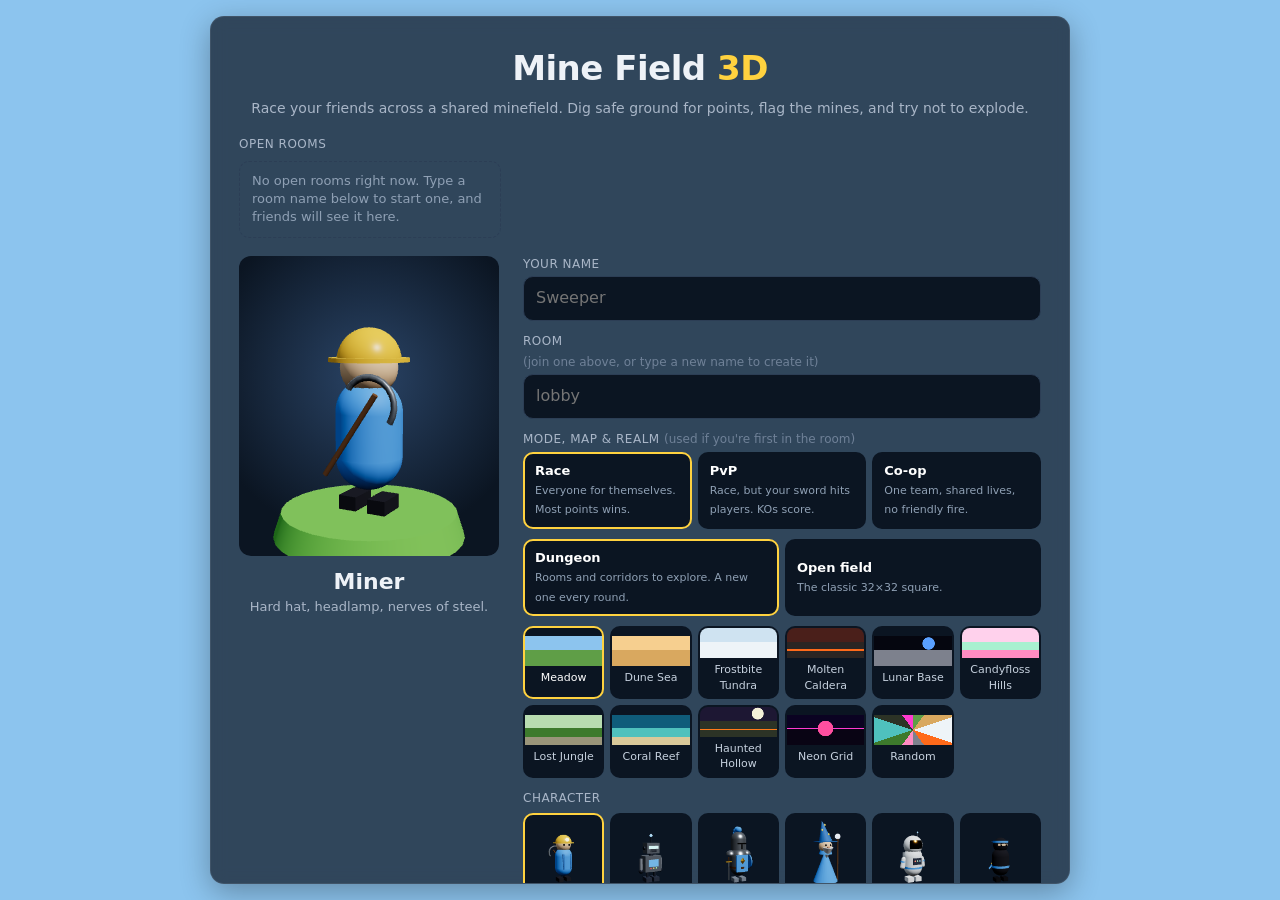
==== static/index.html @ 1229d38e "Vault and key, spike traps, daily dungeon, hats, spectating, quick chat, resume, tests Gameplay - Du" ====
<!doctype html>
<html lang="en">
<head>
<meta charset="utf-8">
<meta name="viewport" content="width=device-width, initial-scale=1, maximum-scale=1, user-scalable=no, viewport-fit=cover">
<meta name="mobile-web-app-capable" content="yes">
<meta name="apple-mobile-web-app-capable" content="yes">
<meta name="theme-color" content="#0d1b2a">
<title>Mine Field 3D</title>
<link rel="stylesheet" href="/static/style.css">
<script type="importmap">
{ "imports": { "three": "/static/vendor/three.module.js" } }
</script>
</head>
<body>
<div id="view"></div>

<div id="join" class="panel center wide">
  <h1>Mine Field <span>3D</span></h1>
  <p class="sub">Race your friends across a shared minefield. Dig safe ground for points, flag the mines, and try not to explode.</p>
  <div id="lobby" class="lobby">
    <div id="daily" class="daily">
      <div class="dHead">
        <div><span class="lbl">Daily dungeon</span> <span id="dailyDate" class="hint"></span>
          <div class="dSub">Today's map, mines and loot are the same for everyone. Race it, then try to top the board.</div></div>
        <button type="button" id="dailyBtn">Play today's dungeon</button>
      </div>
      <div class="dBoards">
        <div><div class="dT">Top scores</div><ol id="dailyScores"></ol></div>
        <div><div class="dT">Fastest clears</div><ol id="dailyTimes"></ol></div>
      </div>
    </div>
    <div class="lobbyHead"><span class="lbl">Open rooms</span><span id="lobbyCount" class="hint"></span></div>
    <div id="roomList" class="roomList"></div>
  </div>
  <div class="joinGrid">
    <div class="previewCol">
      <canvas id="preview" width="260" height="300"></canvas>
      <div id="charName" class="charName">Miner</div>
      <div id="charBlurb" class="blurb"></div>
    </div>
    <form id="joinForm">
      <label>Your name <input id="name" maxlength="16" autocomplete="off" placeholder="Sweeper"></label>
      <label id="roomField">Room <span class="hint">(join one above, or type a new name to create it)</span>
        <input id="room" maxlength="24" autocomplete="off" placeholder="lobby"></label>
      <div id="roomNote" class="roomNote" hidden></div>
      <div id="realmField">
        <div class="lbl">Mode, map &amp; realm <span class="hint">(used if you're first in the room)</span></div>
        <div id="modes" class="layouts modes">
          <button type="button" data-id="race"><b>Race</b><span>Everyone for themselves. Most points wins.</span></button>
          <button type="button" data-id="pvp"><b>PvP</b><span>Race, but your sword hits players. KOs score.</span></button>
          <button type="button" data-id="coop"><b>Co-op</b><span>One team, shared lives, no friendly fire.</span></button>
        </div>
        <div id="layouts" class="layouts">
          <button type="button" data-id="dungeon"><b>Dungeon</b><span>Rooms and corridors to explore. A new one every round.</span></button>
          <button type="button" data-id="field"><b>Open field</b><span>The classic 32×32 square.</span></button>
        </div>
        <div id="realms" class="realms"></div>
      </div>
      <div class="lbl">Character</div>
      <div id="chars" class="chars"></div>
      <div class="lbl">Colour</div>
      <div id="colors" class="colors"></div>
      <div class="lbl">Hat <span class="hint">(play to unlock more)</span></div>
      <div id="hats" class="hats"></div>
      <div id="myStats" class="myStats"></div>
      <button type="submit" id="joinBtn" class="primary">Enter the field</button>
      <button type="button" id="cancelBtn" class="secondary" hidden>Cancel</button>
    </form>
  </div>
  <div class="rules" id="rules">
    <div><b>+1</b> per safe tile revealed</div>
    <div><b>+3</b> per correct flag (scored at round end)</div>
    <div><b>−3</b> if someone digs up your wrong flag</div>
    <div><b>−10</b> and a 3 s stun when you hit a mine</div>
    <div class="items">You have <b>100 HP</b>. Mines take 35, blasts 25, shockwaves 10. At 0 you're knocked out (−15) and respawn after 5 s.
      Eat <span style="--c:#ff4d4d">Apples</span> (+25) and <span style="--c:#ff6fb5">Health potions</span> (+60) to heal.</div>
    <div class="items"><b>Bosses</b> roam dungeons: an <span style="--c:#a3e635">Ogre</span>, a fast <span style="--c:#c77dff">Wraith</span> or a tough <span style="--c:#ff9f43">Golem</span>.
      Step out of the red circle when one winds up. Hit back with <b>R</b> (Attack) and power-ups. The killer gets +40, every helper gets points, and it drops loot.</div>
    <div class="items">Dungeons hide a <span style="--c:#ffc233">Vault</span> behind a locked door. Dig up the <span style="--c:#ffc233">Key</span>
      and carry it to the door to open it (+15) and claim the <span style="--c:#ffc233">Treasure chest</span> inside (+30).
      Watch out for <span style="--c:#c0c8d4">Spike traps</span>: once dug up they stab up and down (15 damage).</div>
    <div class="items">Dig up power-ups and walk over them to grab them. Use a held one with <b>G</b>:
      <span style="--c:#c77dff">Scatter bomb</span> (re-buries a 5×5 area with new mines),
      <span style="--c:#3ee6d6">Freeze ray</span> (freezes a rival for 4 s),
      <span style="--c:#ff6fb5">Shockwave</span> (stuns everyone near you),
      <span style="--c:#a3e635">Blink</span> (teleport up to 8 tiles).
      Instant: <span style="--c:#4fa3ff">Shield</span> (soaks one hit),
      <span style="--c:#ffd23f">Gold rush</span> (double points for 12 s),
      <span style="--c:#4fd67a">Radar</span> (shows nearby mines),
      <span style="--c:#ff9f43">Boots</span> (speed boost)</div>
  </div>
  <p id="joinError" class="err" hidden></p>
</div>

<div id="hud" hidden>
  <div id="stats" class="panel">
    <div class="room">Room <b id="roomName"></b> · <b id="realmName"></b></div>
    <div class="hp" title="Health"><i id="hpFill"></i><span id="hpText">100 / 100</span></div>
    <div id="modeRow" class="modeRow"><span id="modeChip" class="chip"></span><span id="teamInfo"></span></div>
    <div class="stat"><span class="icon mine"></span><b id="minesLeft">0</b> mines left</div>
    <div class="stat"><span class="icon safe"></span><b id="safeLeft">0</b> safe tiles left</div>
    <button id="lookBtn" class="secondary small" type="button">Change character</button>
  </div>
  <div id="board" class="panel"><div class="title">Scores</div><ol id="scores"></ol></div>
  <div id="mapPanel" class="panel"><canvas id="minimap" width="192" height="192"></canvas></div>
  <div id="help" class="panel">
    <b>WASD</b> move · <b>Shift</b> sprint · <b>Space</b> jump · <b>Q/E</b> or <b>middle-drag</b> rotate · <b>Wheel</b> zoom<br>
    <b>Left-click</b> dig · <b>Right-click</b>/<b>F</b> flag · click a satisfied number to clear around it · <b>G</b> use held power-up · <b>R</b> attack<br>
    <b>1</b>–<b>6</b> quick chat · <b>V</b> ping the tile under the cursor
  </div>
  <div id="quick" class="panel quick" hidden></div>
  <div id="specBar" class="panel specBar" hidden>
    <button type="button" id="specPrev" class="secondary small" aria-label="Previous player">◀</button>
    <div><span class="lbl">Watching</span> <b id="specName"></b><div class="hint" id="specHint">← → or Tab to switch players</div></div>
    <button type="button" id="specNext" class="secondary small" aria-label="Next player">▶</button>
    <button type="button" id="specLeave" class="secondary small">Leave</button>
  </div>
  <div id="reconnect" class="panel reconnect" hidden>Connection lost. Reconnecting…</div>
  <div id="inventory" class="panel" hidden>
    <div id="invHeld" class="inv" hidden><span id="invHeldDot" class="dot" style="--c:#c77dff"></span><b id="invHeldName">Scatter bomb</b> · <span id="invHeldHint"></span></div>
    <div id="invGold" class="inv" hidden><span class="dot" style="--c:#ffd23f"></span><b>Gold rush ×2</b> <span id="goldLeft"></span>s</div>
    <div id="invShield" class="inv" hidden><span class="dot" style="--c:#4fa3ff"></span><b>Shield</b> up</div>
    <div id="invBoots" class="inv" hidden><span class="dot" style="--c:#ff9f43"></span><b>Boots</b> <span id="bootsLeft"></span>s</div>
    <div id="invKey" class="inv" hidden><span class="dot" style="--c:#ffc233"></span><b>Vault key</b> · walk to the locked door (gold on the map)</div>
    <div id="invRadar" class="inv" hidden><span class="dot" style="--c:#4fd67a"></span><b>Radar</b> <span id="radarLeft"></span>s</div>
  </div>
  <div id="feed"></div>
  <div id="stun" hidden>STUNNED</div>
  <!-- touch controls (shown on phones and tablets, or with ?touch=1) -->
  <div id="touch" hidden>
    <div id="stick"><div id="knob"></div></div>
    <div id="tbtns">
      <button type="button" id="tDig" class="tb dig"><b>⛏</b><span>Dig</span></button>
      <button type="button" id="tFlag" class="tb"><b>⚑</b><span>Flag</span></button>
      <button type="button" id="tAttack" class="tb atk"><b>⚔</b><span>Attack</span></button>
      <button type="button" id="tUse" class="tb sm"><b>★</b><span>Use</span></button>
      <button type="button" id="tJump" class="tb sm"><b>⤒</b><span>Jump</span></button>
      <button type="button" id="tChat" class="tb sm"><b>💬</b><span>Chat</span></button>
    </div>
    <div id="touchHint" class="panel">Walk with the stick, then press <b>⛏ Dig</b> to dig the tile marked in yellow (hold to keep digging) · <b>⚑</b> flags it · or tap any tile next to you · drag to turn, pinch to zoom</div>
  </div>
</div>

<div id="results" class="panel center" hidden>
  <h2 id="resultsTitle">Field cleared!</h2>
  <p class="sub" id="resultsSub"></p>
  <ol id="resultsList"></ol>
  <p class="sub">Next round in <b id="nextIn">0</b>s</p>
</div>

<script type="module" src="/static/game.js"></script>
</body>
</html>
---- static/style.css ----
* { box-sizing: border-box; }
html, body { margin: 0; height: 100%; overflow: hidden; background: #0d1b2a;
  font: 14px/1.4 system-ui, -apple-system, "Segoe UI", Roboto, sans-serif; color: #eef2f7; }
#view { position: fixed; inset: 0; }
#view canvas { display: block; }
[hidden] { display: none !important; }

.panel { position: fixed; background: rgba(13, 22, 35, .72); backdrop-filter: blur(8px);
  border: 1px solid rgba(255,255,255,.08); border-radius: 14px; padding: 12px 16px;
  box-shadow: 0 8px 30px rgba(0,0,0,.3); }
.center { left: 50%; top: 50%; transform: translate(-50%, -50%); width: min(440px, calc(100vw - 32px)); padding: 28px; text-align: center; }

h1 { margin: 0 0 6px; font-size: 34px; letter-spacing: -.5px; }
h1 span { color: #ffd23f; }
h2 { margin: 0 0 4px; font-size: 26px; }
.sub { color: #a9b6c7; margin: 0 0 18px; }
form { display: grid; gap: 12px; text-align: left; }
label { display: grid; gap: 4px; font-size: 12px; color: #a9b6c7; text-transform: uppercase; letter-spacing: .5px; }
input { font: inherit; font-size: 16px; padding: 10px 12px; border-radius: 10px; border: 1px solid #2c3e55;
  background: #0b1522; color: #fff; outline: none; }
input:focus { border-color: #ffd23f; }
button { font: inherit; cursor: pointer; }
button.primary { font-size: 16px; font-weight: 700; padding: 12px; border: 0; border-radius: 10px;
  background: #ffd23f; color: #1a1400; margin-top: 4px; }
button.primary:hover { filter: brightness(1.08); }
button.secondary { font-size: 14px; padding: 9px; border: 1px solid #2c3e55; border-radius: 10px;
  background: transparent; color: #c6d1de; }
button.secondary:hover { border-color: #ffd23f; color: #fff; }
button.small { font-size: 12px; padding: 5px 8px; margin-top: 6px; }
.rules { margin-top: 18px; display: grid; grid-template-columns: 1fr 1fr; gap: 4px 16px; font-size: 13px; color: #c6d1de; text-align: left; }

.wide { width: min(860px, calc(100vw - 32px)); max-height: calc(100vh - 32px); overflow-y: auto; }
.joinGrid { display: grid; grid-template-columns: 260px 1fr; gap: 24px; align-items: start; text-align: left; }
.previewCol { text-align: center; }
#preview { width: 260px; height: 300px; border-radius: 12px;
  background: radial-gradient(circle at 50% 40%, #2a4466, #0b1522 75%); }
.charName { font-size: 22px; font-weight: 800; margin-top: 6px; }
.blurb { color: #a9b6c7; font-size: 13px; min-height: 2.8em; }
.lbl { font-size: 12px; color: #a9b6c7; text-transform: uppercase; letter-spacing: .5px; margin-bottom: -6px; }
.chars { display: grid; grid-template-columns: repeat(6, 1fr); gap: 6px; }
.chars button { padding: 2px; border: 2px solid transparent; border-radius: 10px; background: #0b1522; color: #c6d1de; font-size: 11px; }
.chars button img { display: block; width: 100%; aspect-ratio: 1; border-radius: 7px; }
.chars button:hover { border-color: #2c3e55; }
.chars button.sel { border-color: #ffd23f; color: #fff; }
.colors { display: flex; flex-wrap: wrap; gap: 8px; }
.colors button { width: 28px; height: 28px; border-radius: 50%; border: 3px solid transparent; padding: 0;
  box-shadow: inset 0 0 0 2px rgba(0,0,0,.25); }
.colors button.sel { border-color: #fff; }
.colors button:disabled { opacity: .2; cursor: not-allowed; }
@media (max-width: 720px) {
  .joinGrid { grid-template-columns: 1fr; }
  #preview { width: 200px; height: 230px; }
  .chars { grid-template-columns: repeat(4, 1fr); }
  .rules { grid-template-columns: 1fr; }
}
.rules b { display: inline-block; width: 36px; color: #ffd23f; }
.rules .items { grid-column: 1 / -1; margin-top: 6px; color: #a9b6c7; }
.rules .items b { width: auto; }
.rules .items span, .inv .dot { color: #fff; font-weight: 600; }
.rules .items span::before { content: ""; display: inline-block; width: 8px; height: 8px; border-radius: 50%;
  background: var(--c); margin: 0 5px 1px 2px; }
.hint { text-transform: none; letter-spacing: 0; color: #6f8197; }
.realms { display: grid; grid-template-columns: repeat(6, 1fr); gap: 6px; margin-top: 10px; }
.realms button { padding: 0 0 4px; border: 2px solid transparent; border-radius: 10px; background: #0b1522;
  color: #c6d1de; font-size: 11px; overflow: hidden; }
.realms button i { display: block; height: 30px; margin-bottom: 4px; }
.realms button:hover { border-color: #2c3e55; }
.realms button.sel { border-color: #ffd23f; color: #fff; }

#inventory { left: 50%; bottom: 74px; transform: translateX(-50%); display: flex; gap: 16px; padding: 8px 14px; font-size: 13px; }
.inv { display: flex; align-items: center; gap: 6px; white-space: nowrap; font-variant-numeric: tabular-nums; }
.inv .dot { width: 10px; height: 10px; border-radius: 50%; background: var(--c); box-shadow: 0 0 8px var(--c); }
.err { color: #ff8080; margin: 12px 0 0; }

#stats { left: 16px; top: 16px; display: grid; gap: 4px; min-width: 190px; }
#stats .room { color: #a9b6c7; font-size: 12px; text-transform: uppercase; letter-spacing: .5px; }
#stats .room b { color: #fff; text-transform: none; }
.stat b { font-size: 18px; margin-right: 4px; font-variant-numeric: tabular-nums; }
.icon { display: inline-block; width: 10px; height: 10px; border-radius: 50%; margin-right: 8px; vertical-align: 1px; }
.icon.mine { background: #ff5d5d; } .icon.safe { background: #4fd67a; }

#board { right: 16px; top: 16px; min-width: 200px; max-width: 46vw; }
#board .title { font-size: 12px; color: #a9b6c7; text-transform: uppercase; letter-spacing: .5px; margin-bottom: 6px; }
ol { list-style: none; margin: 0; padding: 0; display: grid; gap: 4px; }
ol li { display: flex; align-items: center; gap: 8px; }
ol li .sw { width: 12px; height: 12px; border-radius: 4px; flex: none; }
ol li .nm { flex: 1; overflow: hidden; text-overflow: ellipsis; white-space: nowrap; }
ol li .sc { font-weight: 700; font-variant-numeric: tabular-nums; }
ol li.me .nm { font-weight: 700; }
ol li .bot { font-size: 9px; font-weight: 800; color: #a9b6c7; border: 1px solid #3a4b61; border-radius: 4px; padding: 0 4px; }
ol li.me .nm::after { content: " (you)"; color: #a9b6c7; font-weight: 400; }

#help { left: 50%; bottom: 16px; transform: translateX(-50%); font-size: 12px; color: #c6d1de; text-align: center;
  width: max-content; max-width: calc(100vw - 32px); }
#help b { color: #fff; }

#feed { position: fixed; left: 16px; bottom: 80px; display: flex; flex-direction: column; gap: 6px; pointer-events: none; }
#feed div { background: rgba(13,22,35,.72); padding: 6px 12px; border-radius: 10px; font-size: 13px;
  animation: feedIn .25s ease-out, feedOut .6s ease-in 4.4s forwards; }
@keyframes feedIn { from { opacity: 0; transform: translateX(-12px); } }
@keyframes feedOut { to { opacity: 0; } }

#stun { position: fixed; left: 50%; top: 30%; transform: translate(-50%, -50%); font-size: 44px; font-weight: 900;
  color: #ff5d5d; text-shadow: 0 4px 20px rgba(0,0,0,.6); letter-spacing: 4px; animation: pulse .5s infinite alternate; pointer-events: none; }
#stun.frozen { color: #9ff8ff; }
#stun.ko { font-size: 34px; color: #ffb0b0; }
.hp { position: relative; height: 18px; border-radius: 9px; background: rgba(0,0,0,.4); overflow: hidden; margin: 2px 0; }
.hp i { position: absolute; inset: 0 auto 0 0; width: 100%; border-radius: 9px; background: #4fd67a; transition: width .25s, background .25s; }
.hp span { position: relative; display: block; text-align: center; font-size: 11px; font-weight: 800; line-height: 18px;
  text-shadow: 0 1px 2px rgba(0,0,0,.7); font-variant-numeric: tabular-nums; }
#mapPanel { right: 16px; bottom: 16px; padding: 8px; }
#minimap { display: block; width: 192px; height: 192px; border-radius: 8px; image-rendering: pixelated; }
/* lobby: open rooms on the join screen */
.lobby { text-align: left; margin: 0 0 18px; }
.lobbyHead { display: flex; align-items: baseline; gap: 8px; margin-bottom: 8px; }
.lobbyHead .lbl { margin: 0; }
.roomList { display: grid; grid-template-columns: repeat(auto-fill, minmax(250px, 1fr)); gap: 8px; max-height: 236px; overflow-y: auto; }
.roomList .empty { color: #8fa0b4; font-size: 13px; padding: 10px 12px; border: 1px dashed #2c3e55; border-radius: 10px; }
.roomCard { display: grid; gap: 6px; padding: 10px 12px; border-radius: 10px; background: #0b1522; border: 1px solid #1f2f44; }
.roomCard.full { opacity: .55; }
.roomCard .top { display: flex; align-items: center; gap: 8px; }
.roomCard .nm { font-weight: 800; font-size: 15px; flex: 1; overflow: hidden; text-overflow: ellipsis; white-space: nowrap; }
.roomCard .cnt { font-size: 12px; color: #c6d1de; font-variant-numeric: tabular-nums; white-space: nowrap; }
.roomCard .chips { display: flex; flex-wrap: wrap; gap: 4px; }
.roomCard .chips span { font-size: 10px; font-weight: 700; letter-spacing: .3px; padding: 1px 6px; border-radius: 5px; background: #1c2a3d; color: #c6d1de; }
.roomCard .chips .pvp { background: #b8322f; color: #fff; } .roomCard .chips .coop { background: #1f8a5a; color: #fff; }
.roomCard .chips .boss { background: #5a1a1a; color: #ffb0b0; }
.roomCard .who { display: flex; flex-wrap: wrap; gap: 4px 10px; font-size: 12px; color: #a9b6c7; min-height: 16px; }
.roomCard .who i { display: inline-block; width: 8px; height: 8px; border-radius: 50%; margin-right: 4px; }
.roomCard .prog { height: 5px; border-radius: 3px; background: #1c2a3d; overflow: hidden; }
.roomCard .prog b { display: block; height: 100%; background: #4fd67a; border-radius: 3px; }
.roomCard .foot { display: flex; align-items: center; gap: 8px; font-size: 11px; color: #8fa0b4; }
.roomCard .foot span { flex: 1; }
.roomCard button { font-size: 13px; font-weight: 700; padding: 6px 14px; border-radius: 8px; border: 0; background: #ffd23f; color: #1a1400; }
.roomCard button:disabled { background: #2c3e55; color: #8fa0b4; cursor: not-allowed; }
.roomNote { font-size: 12px; color: #ffd23f; margin-top: -6px; }
#realmField.dim { opacity: .4; }
.layouts { display: grid; grid-template-columns: 1fr 1fr; gap: 6px; margin-top: 10px; }
.layouts.modes { grid-template-columns: 1fr 1fr 1fr; }
.modeRow { display: flex; align-items: center; gap: 8px; font-size: 12px; color: #c6d1de; font-variant-numeric: tabular-nums; }
.chip { font-size: 10px; font-weight: 800; letter-spacing: .5px; padding: 1px 6px; border-radius: 5px; background: #2c3e55; color: #fff; }
.chip.pvp { background: #b8322f; } .chip.coop { background: #1f8a5a; }
.hearts { color: #ff6b8a; letter-spacing: 1px; }
.layouts button { text-align: left; padding: 8px 10px; border: 2px solid transparent; border-radius: 10px; background: #0b1522; color: #c6d1de; }
.layouts button b { display: block; font-size: 13px; color: #fff; }
.layouts button span { font-size: 11px; color: #8fa0b4; }
.layouts button:hover { border-color: #2c3e55; }
.layouts button.sel { border-color: #ffd23f; }
/* ---------------------------------------------------------------- touch / mobile */
body.touch { touch-action: none; -webkit-user-select: none; user-select: none; -webkit-tap-highlight-color: transparent; }
body.touch #view canvas { touch-action: none; }
body.touch #help { display: none; }
body.touch #touch:not([hidden]) { display: block; }
#stick { position: fixed; left: calc(20px + env(safe-area-inset-left)); bottom: calc(20px + env(safe-area-inset-bottom));
  width: 136px; height: 136px; border-radius: 50%; background: rgba(13,22,35,.45); border: 2px solid rgba(255,255,255,.18);
  touch-action: none; }
#knob { position: absolute; left: 50%; top: 50%; width: 58px; height: 58px; margin: -29px 0 0 -29px; border-radius: 50%;
  background: rgba(255,255,255,.35); border: 2px solid rgba(255,255,255,.6); pointer-events: none; }
/* action buttons: a big Dig in the corner, Flag above it, Attack beside it, Use and Jump further out */
#tbtns { position: fixed; right: calc(14px + env(safe-area-inset-right)); bottom: calc(14px + env(safe-area-inset-bottom));
  width: 236px; height: 176px; touch-action: none; pointer-events: none; }
.tb { position: absolute; width: 62px; height: 62px; border-radius: 50%; border: 2px solid rgba(255,255,255,.25); background: rgba(13,22,35,.6);
  color: #fff; display: grid; place-items: center; align-content: center; padding: 0; touch-action: none; pointer-events: auto; }
.tb b { font-size: 24px; line-height: 1; }
.tb span { font-size: 9px; text-transform: uppercase; letter-spacing: .5px; color: #c6d1de; }
.tb.dig { right: 0; bottom: 0; width: 92px; height: 92px; background: rgba(255,210,63,.9); border-color: #fff3b0; }
.tb.dig b { font-size: 36px; } .tb.dig span { color: #1a1400; font-weight: 800; font-size: 11px; }
#tFlag { right: 14px; bottom: 104px; }
.tb.atk { right: 104px; bottom: 6px; background: rgba(214,58,58,.85); border-color: rgba(255,190,190,.8); }
.tb.sm { width: 52px; height: 52px; } .tb.sm b { font-size: 20px; }
#tUse { right: 96px; bottom: 84px; }
#tJump { right: 176px; bottom: 6px; }
.tb.on { background: rgba(255,210,63,.6); border-color: #ffd23f; }
.tb.held { border-color: var(--held, #ffd23f); box-shadow: 0 0 12px var(--held, #ffd23f); }
.tb:active { transform: scale(.94); }
#touchHint { left: 50%; transform: translateX(-50%); bottom: calc(196px + env(safe-area-inset-bottom)); font-size: 12px; padding: 6px 12px;
  text-align: center; max-width: calc(100vw - 32px); pointer-events: none; transition: opacity 1s; }
#touchHint.gone { opacity: 0; }
body.touch .panel { padding: 8px 10px; border-radius: 12px; }
body.touch #stats { left: calc(10px + env(safe-area-inset-left)); top: calc(10px + env(safe-area-inset-top)); min-width: 150px; font-size: 12px; gap: 2px; }
body.touch .stat b { font-size: 14px; }
body.touch #board { right: calc(10px + env(safe-area-inset-right)); top: calc(10px + env(safe-area-inset-top)); bottom: auto;
  min-width: 140px; max-height: 34vh; overflow-y: auto; font-size: 12px; }
body.touch #mapPanel { left: calc(10px + env(safe-area-inset-left)); right: auto; bottom: auto; top: 158px; padding: 5px; }
body.touch #minimap { width: 112px; height: 112px; }
body.touch #inventory { bottom: auto; top: calc(10px + env(safe-area-inset-top)); flex-wrap: wrap; justify-content: center; gap: 8px;
  max-width: calc(100vw - 340px); font-size: 11px; }
body.touch #feed { bottom: calc(176px + env(safe-area-inset-bottom)); left: 10px; }
body.touch #feed div { font-size: 12px; padding: 4px 9px; }
body.touch #stun { font-size: 30px; top: 26%; }
body.touch .center { padding: 18px; }
/* short landscape phones: minimap moves above the action buttons, scores get shorter */
@media (max-height: 520px) {
  body.touch #mapPanel { left: auto; right: calc(258px + env(safe-area-inset-right)); top: auto; bottom: calc(14px + env(safe-area-inset-bottom)); }
  body.touch #minimap { width: 96px; height: 96px; }
  body.touch #board { max-height: 24vh; }
  body.touch #stats .room { display: none; }
  body.touch #lookBtn { display: none; }
  body.touch #feed { bottom: calc(166px + env(safe-area-inset-bottom)); }
}
@media (max-width: 720px) {
  body.touch #inventory { top: auto; bottom: calc(196px + env(safe-area-inset-bottom)); max-width: calc(100vw - 20px); }
  body.touch #touchHint { bottom: calc(236px + env(safe-area-inset-bottom)); }
  body.touch #board { max-width: 44vw; }
  h1 { font-size: 26px; }
}
@keyframes pulse { to { opacity: .45; transform: translate(-50%, -50%) scale(1.06); } }

/* daily dungeon card on the join screen */
.daily { display: grid; gap: 8px; padding: 12px 14px; margin-bottom: 14px; border-radius: 12px;
  background: linear-gradient(135deg, rgba(255,194,51,.13), rgba(199,125,255,.10)); border: 1px solid rgba(255,210,63,.35); }
.daily .dHead { display: flex; align-items: center; gap: 12px; }
.daily .dHead > div { flex: 1; }
.daily .lbl { margin: 0; color: #ffd23f; }
.daily .dSub { font-size: 12px; color: #c6d1de; margin-top: 2px; }
.daily button { font-size: 13px; font-weight: 800; padding: 8px 14px; border-radius: 9px; border: 0; background: #ffd23f; color: #1a1400; white-space: nowrap; }
.daily .dBoards { display: grid; grid-template-columns: 1fr 1fr; gap: 12px; }
.daily .dT { font-size: 11px; color: #a9b6c7; text-transform: uppercase; letter-spacing: .5px; margin-bottom: 3px; }
.daily ol { font-size: 12px; gap: 2px; }
.daily ol li .sw { width: 9px; height: 9px; border-radius: 3px; }
.daily ol li .sc { color: #fff; }
.daily ol li.empty { color: #8fa0b4; }
.roomCard .chips .daily { background: #8a6a12; color: #fff3c4; }
.roomCard .btns { display: flex; gap: 6px; }
.roomCard button.watch { background: transparent; color: #c6d1de; border: 1px solid #2c3e55; }
.roomCard button.watch:hover { border-color: #ffd23f; color: #fff; }

/* hats */
.hats { display: flex; flex-wrap: wrap; gap: 6px; }
.hats button { display: grid; justify-items: center; gap: 2px; width: 64px; padding: 4px 2px; border: 2px solid transparent; border-radius: 10px;
  background: #0b1522; color: #c6d1de; font-size: 10px; }
.hats button img { width: 40px; height: 40px; }
.hats button .none { width: 40px; height: 40px; display: grid; place-items: center; font-size: 20px; color: #6f8197; }
.hats button.sel { border-color: #ffd23f; color: #fff; }
.hats button:disabled { cursor: not-allowed; opacity: .45; }
.hats button:disabled img { filter: grayscale(1) brightness(.5); }
.hats button .prog { font-size: 9px; color: #8fa0b4; }
.myStats { font-size: 12px; color: #a9b6c7; }
.myStats b { color: #fff; }

/* quick chat, spectating, reconnecting */
.quick { left: 50%; bottom: 74px; transform: translateX(-50%); display: flex; flex-wrap: wrap; justify-content: center; gap: 6px; padding: 8px; }
.quick button { font-size: 13px; padding: 6px 10px; border-radius: 8px; border: 1px solid #2c3e55; background: #0b1522; color: #fff; }
.quick button kbd { font: 700 10px system-ui; color: #ffd23f; margin-right: 4px; }
.quick button.ping { border-color: #ffd23f; }
.specBar { left: 50%; top: 16px; transform: translateX(-50%); display: flex; align-items: center; gap: 10px; padding: 8px 12px; }
.specBar .lbl { margin: 0; }
.specBar b { font-size: 16px; }
.specBar button.small { margin: 0; }
body.spectating #stats .hp, body.spectating #inventory, body.spectating #lookBtn, body.spectating #touch,
body.spectating #help, body.spectating #stun { display: none !important; }
.reconnect { left: 50%; top: 40%; transform: translate(-50%, -50%); font-size: 16px; font-weight: 700; color: #ffd23f; }
#tChat { right: 176px; bottom: 70px; }
@media (max-width: 720px) { .daily .dBoards { grid-template-columns: 1fr; } .daily .dHead { flex-wrap: wrap; } }

#results ol { margin: 0 0 16px; text-align: left; font-size: 16px; }
#results ol li { padding: 6px 10px; border-radius: 8px; background: rgba(255,255,255,.04); }
#results ol li .sw { width: 12px; height: 12px; border-radius: 4px; flex: none; }
#results ol li:first-child { background: rgba(255,210,63,.16); }
#results .bonus { color: #a9b6c7; font-size: 12px; }

@media (max-width: 640px) {
  #help { display: none; }
  #board { top: auto; bottom: 16px; }
}
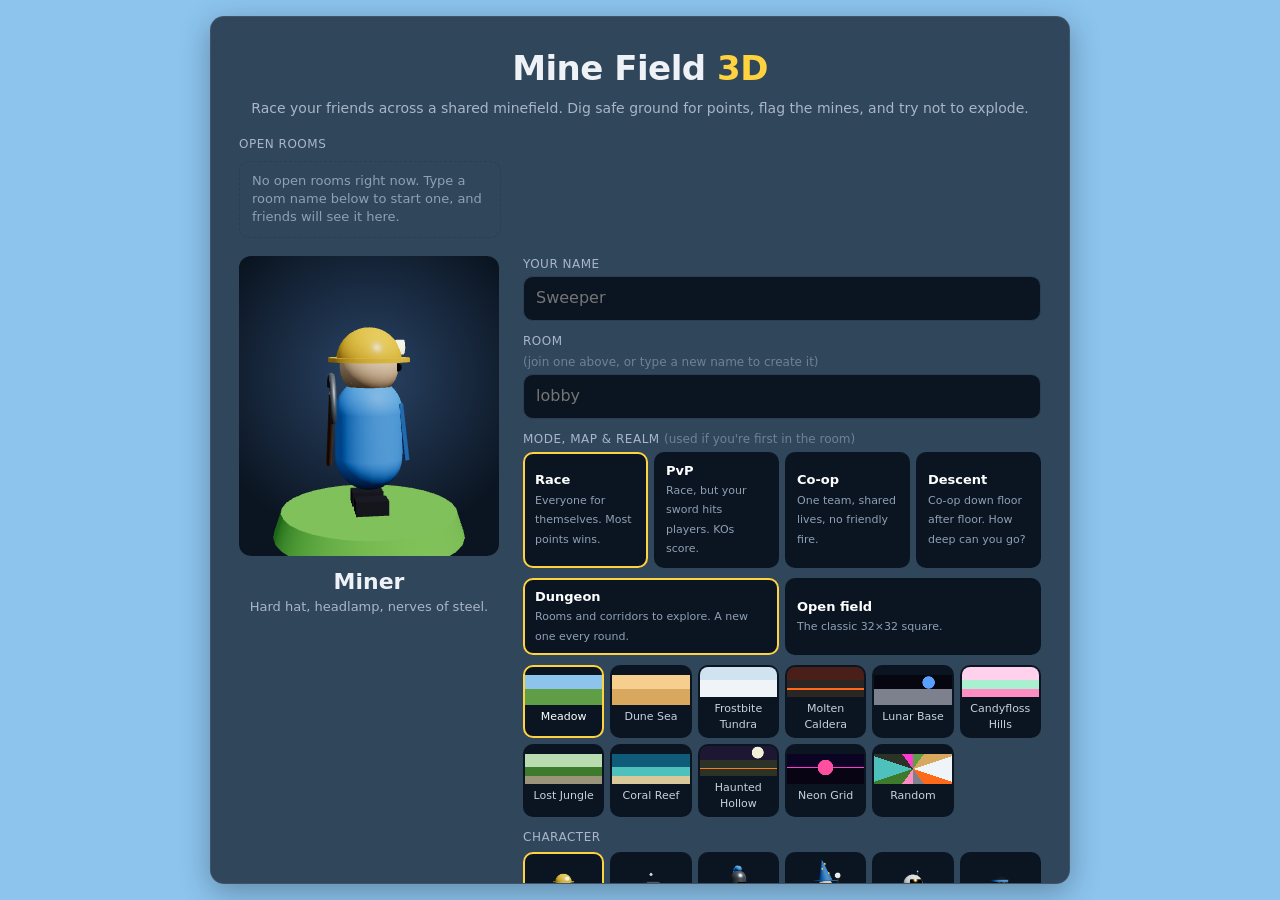
==== commit f8d387a0: "Add Descent mode: co-op down floor after floor - New mode "descent" with co-op rules (shared lives, " ====
--- a/static/index.html
+++ b/static/index.html
@@ -28,6 +28,7 @@
       <div class="dBoards">
         <div><div class="dT">Top scores</div><ol id="dailyScores"></ol></div>
         <div><div class="dT">Fastest clears</div><ol id="dailyTimes"></ol></div>
+        <div><div class="dT">Deepest descents</div><ol id="descents"></ol></div>
       </div>
     </div>
     <div class="lobbyHead"><span class="lbl">Open rooms</span><span id="lobbyCount" class="hint"></span></div>
@@ -50,6 +51,7 @@
           <button type="button" data-id="race"><b>Race</b><span>Everyone for themselves. Most points wins.</span></button>
           <button type="button" data-id="pvp"><b>PvP</b><span>Race, but your sword hits players. KOs score.</span></button>
           <button type="button" data-id="coop"><b>Co-op</b><span>One team, shared lives, no friendly fire.</span></button>
+          <button type="button" data-id="descent"><b>Descent</b><span>Co-op down floor after floor. How deep can you go?</span></button>
         </div>
         <div id="layouts" class="layouts">
           <button type="button" data-id="dungeon"><b>Dungeon</b><span>Rooms and corridors to explore. A new one every round.</span></button>
@@ -117,6 +119,8 @@
     <button type="button" id="specLeave" class="secondary small">Leave</button>
   </div>
   <div id="reconnect" class="panel reconnect" hidden>Connection lost. Reconnecting…</div>
+  <div id="fade"></div>
+  <div id="banner" class="banner" hidden><div id="bannerBig"></div><div id="bannerSmall"></div></div>
   <div id="inventory" class="panel" hidden>
     <div id="invHeld" class="inv" hidden><span id="invHeldDot" class="dot" style="--c:#c77dff"></span><b id="invHeldName">Scatter bomb</b> · <span id="invHeldHint"></span></div>
     <div id="invGold" class="inv" hidden><span class="dot" style="--c:#ffd23f"></span><b>Gold rush ×2</b> <span id="goldLeft"></span>s</div>
--- a/static/style.css
+++ b/static/style.css
@@ -136,10 +136,11 @@
 .roomNote { font-size: 12px; color: #ffd23f; margin-top: -6px; }
 #realmField.dim { opacity: .4; }
 .layouts { display: grid; grid-template-columns: 1fr 1fr; gap: 6px; margin-top: 10px; }
-.layouts.modes { grid-template-columns: 1fr 1fr 1fr; }
+.layouts.modes { grid-template-columns: repeat(4, 1fr); }
+@media (max-width: 720px) { .layouts.modes { grid-template-columns: 1fr 1fr; } }
 .modeRow { display: flex; align-items: center; gap: 8px; font-size: 12px; color: #c6d1de; font-variant-numeric: tabular-nums; }
 .chip { font-size: 10px; font-weight: 800; letter-spacing: .5px; padding: 1px 6px; border-radius: 5px; background: #2c3e55; color: #fff; }
-.chip.pvp { background: #b8322f; } .chip.coop { background: #1f8a5a; }
+.chip.pvp { background: #b8322f; } .chip.coop { background: #1f8a5a; } .chip.descent { background: #6b3fa0; }
 .hearts { color: #ff6b8a; letter-spacing: 1px; }
 .layouts button { text-align: left; padding: 8px 10px; border: 2px solid transparent; border-radius: 10px; background: #0b1522; color: #c6d1de; }
 .layouts button b { display: block; font-size: 13px; color: #fff; }
@@ -214,7 +215,16 @@
 .daily .lbl { margin: 0; color: #ffd23f; }
 .daily .dSub { font-size: 12px; color: #c6d1de; margin-top: 2px; }
 .daily button { font-size: 13px; font-weight: 800; padding: 8px 14px; border-radius: 9px; border: 0; background: #ffd23f; color: #1a1400; white-space: nowrap; }
-.daily .dBoards { display: grid; grid-template-columns: 1fr 1fr; gap: 12px; }
+.daily .dBoards { display: grid; grid-template-columns: 1fr 1fr 1fr; gap: 12px; }
+.roomCard .chips .descent { background: #6b3fa0; color: #fff; }
+/* big centre-screen announcements (descent floors) */
+.banner { position: fixed; left: 50%; top: 22%; transform: translate(-50%, -50%); text-align: center; pointer-events: none;
+  text-shadow: 0 4px 24px rgba(0,0,0,.7); animation: bannerIn .5s ease-out; }
+.banner #bannerBig { font-size: 52px; font-weight: 900; letter-spacing: 2px; color: #ffd23f; }
+.banner #bannerSmall { font-size: 18px; font-weight: 700; color: #fff; }
+@keyframes bannerIn { from { opacity: 0; transform: translate(-50%, -50%) scale(.85); } }
+#fade { position: fixed; inset: 0; background: #000; opacity: 0; pointer-events: none; transition: opacity .9s; }
+body.touch .banner #bannerBig { font-size: 34px; }
 .daily .dT { font-size: 11px; color: #a9b6c7; text-transform: uppercase; letter-spacing: .5px; margin-bottom: 3px; }
 .daily ol { font-size: 12px; gap: 2px; }
 .daily ol li .sw { width: 9px; height: 9px; border-radius: 3px; }
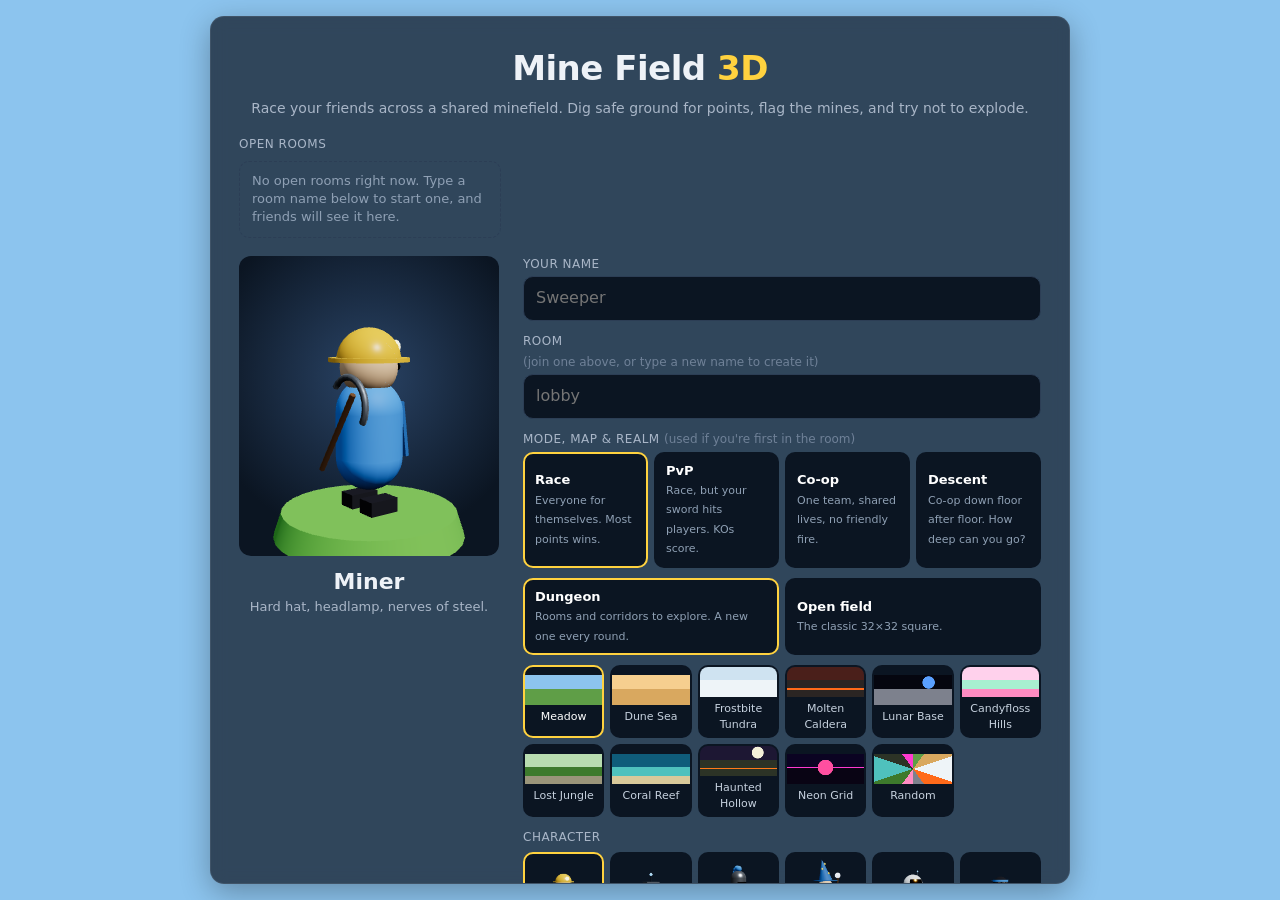
==== commit bb5efc72: "Add the Descent shop and floor modifiers - Shop between floors: 3 of 6 offers (vitality, shield, boo" ====
--- a/static/index.html
+++ b/static/index.html
@@ -100,6 +100,7 @@
     <div class="room">Room <b id="roomName"></b> · <b id="realmName"></b></div>
     <div class="hp" title="Health"><i id="hpFill"></i><span id="hpText">100 / 100</span></div>
     <div id="modeRow" class="modeRow"><span id="modeChip" class="chip"></span><span id="teamInfo"></span></div>
+    <div id="modRow" class="modRow" hidden><span id="modChip" class="chip mod"></span><span id="modDesc"></span></div>
     <div class="stat"><span class="icon mine"></span><b id="minesLeft">0</b> mines left</div>
     <div class="stat"><span class="icon safe"></span><b id="safeLeft">0</b> safe tiles left</div>
     <button id="lookBtn" class="secondary small" type="button">Change character</button>
@@ -119,6 +120,11 @@
     <button type="button" id="specLeave" class="secondary small">Leave</button>
   </div>
   <div id="reconnect" class="panel reconnect" hidden>Connection lost. Reconnecting…</div>
+  <div id="shop" class="panel shop" hidden>
+    <div class="shopHead"><b>Stairs shop</b> <span class="hint">spend your points before you go down</span>
+      <span id="shopPts" class="pts"></span></div>
+    <div id="shopItems" class="shopItems"></div>
+  </div>
   <div id="fade"></div>
   <div id="banner" class="banner" hidden><div id="bannerBig"></div><div id="bannerSmall"></div></div>
   <div id="inventory" class="panel" hidden>
--- a/static/style.css
+++ b/static/style.css
@@ -225,6 +225,23 @@
 @keyframes bannerIn { from { opacity: 0; transform: translate(-50%, -50%) scale(.85); } }
 #fade { position: fixed; inset: 0; background: #000; opacity: 0; pointer-events: none; transition: opacity .9s; }
 body.touch .banner #bannerBig { font-size: 34px; }
+.modRow { display: flex; align-items: center; gap: 8px; font-size: 11px; color: #c6d1de; max-width: 220px; }
+.chip.mod { background: #a0522d; white-space: nowrap; }
+/* the stairs shop */
+.shop { left: 50%; bottom: 96px; transform: translateX(-50%); width: min(640px, calc(100vw - 24px)); padding: 10px 12px; }
+.shopHead { display: flex; align-items: baseline; gap: 8px; margin-bottom: 8px; }
+.shopHead .pts { margin-left: auto; font-weight: 800; color: #ffd23f; font-variant-numeric: tabular-nums; }
+.shopItems { display: grid; grid-template-columns: repeat(3, 1fr); gap: 8px; }
+.shopItems button { display: grid; gap: 3px; text-align: left; padding: 8px 10px; border-radius: 10px; border: 1px solid #2c3e55;
+  background: #0b1522; color: #c6d1de; font-size: 12px; }
+.shopItems button b { color: #fff; font-size: 14px; }
+.shopItems button .cost { color: #ffd23f; font-weight: 800; }
+.shopItems button:hover:not(:disabled) { border-color: #ffd23f; }
+.shopItems button:disabled { opacity: .45; cursor: not-allowed; }
+.shopItems button.owned { opacity: 1; border-color: #4fd67a; }
+.shopItems button.owned .cost { color: #4fd67a; }
+body.touch .shop { bottom: auto; top: calc(10px + env(safe-area-inset-top)); }
+@media (max-width: 560px) { .shopItems { grid-template-columns: 1fr; } }
 .daily .dT { font-size: 11px; color: #a9b6c7; text-transform: uppercase; letter-spacing: .5px; margin-bottom: 3px; }
 .daily ol { font-size: 12px; gap: 2px; }
 .daily ol li .sw { width: 9px; height: 9px; border-radius: 3px; }
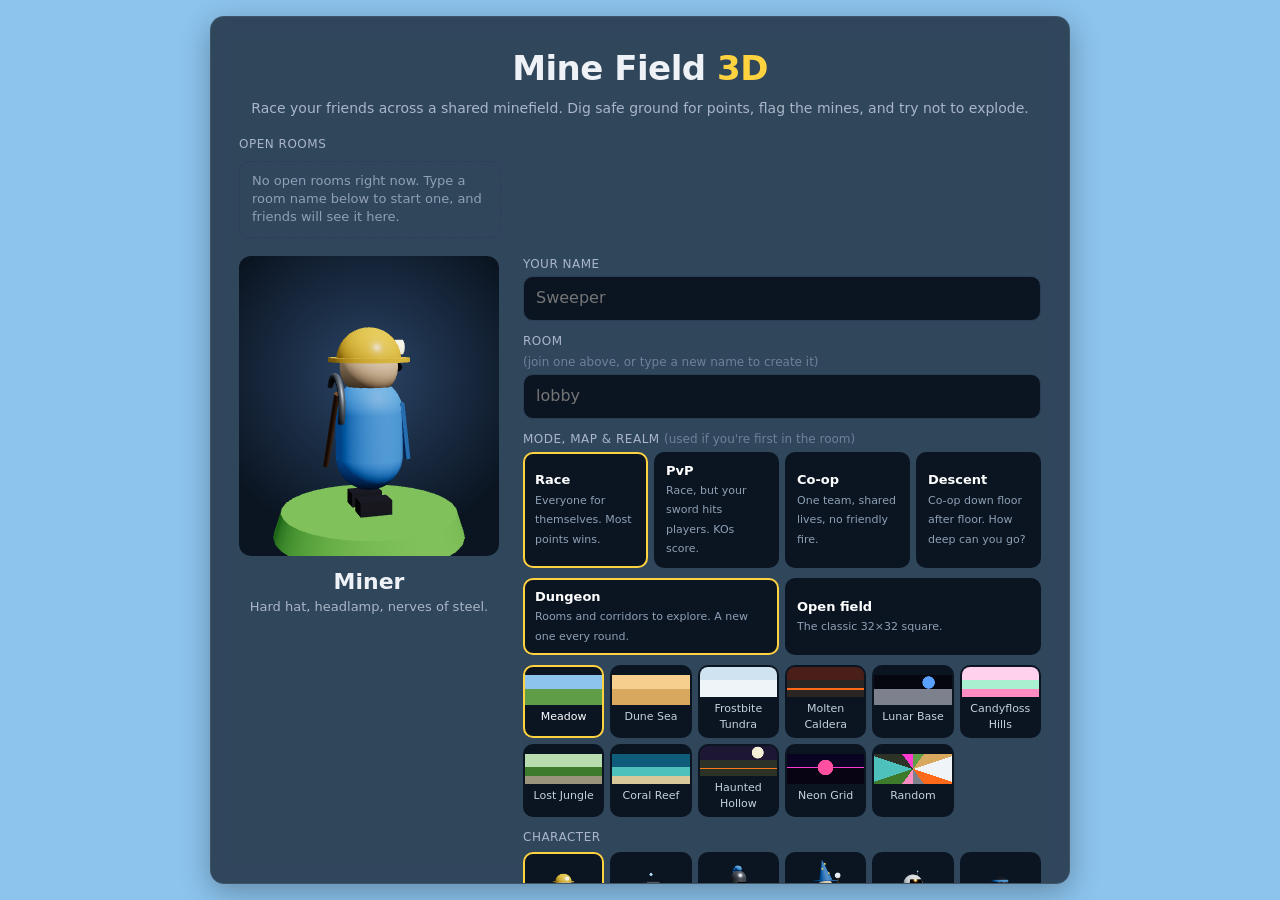
==== commit db7a4e6f: "Add replays and a run recap - replays.py: Recorder follows a round (or a whole descent run) from   i" ====
--- a/static/index.html
+++ b/static/index.html
@@ -33,6 +33,8 @@
     </div>
     <div class="lobbyHead"><span class="lbl">Open rooms</span><span id="lobbyCount" class="hint"></span></div>
     <div id="roomList" class="roomList"></div>
+    <div id="replaysHead" class="lobbyHead" hidden><span class="lbl">Recent replays</span><span class="hint">rewatch a finished round or descent</span></div>
+    <div id="replayList" class="roomList" hidden></div>
   </div>
   <div class="joinGrid">
     <div class="previewCol">
@@ -119,6 +121,13 @@
     <button type="button" id="specNext" class="secondary small" aria-label="Next player">▶</button>
     <button type="button" id="specLeave" class="secondary small">Leave</button>
   </div>
+  <div id="replayBar" class="panel replayBar" hidden>
+    <button type="button" id="rpPlay" class="small" title="Pause (Space)">❚❚</button>
+    <div class="rpTrack"><div id="rpMarks" class="rpMarks"></div><input id="rpSeek" type="range" min="0" max="1" step="0.1" value="0" aria-label="Replay position"></div>
+    <span id="rpTime" class="rpTime">0:00 / 0:00</span>
+    <select id="rpSpeed" aria-label="Playback speed"><option value="0.5">½×</option><option value="1" selected>1×</option><option value="2">2×</option><option value="4">4×</option><option value="8">8×</option></select>
+    <button type="button" id="rpExit" class="secondary small">Exit</button>
+  </div>
   <div id="reconnect" class="panel reconnect" hidden>Connection lost. Reconnecting…</div>
   <div id="shop" class="panel shop" hidden>
     <div class="shopHead"><b>Stairs shop</b> <span class="hint">spend your points before you go down</span>
@@ -156,7 +165,9 @@
   <h2 id="resultsTitle">Field cleared!</h2>
   <p class="sub" id="resultsSub"></p>
   <ol id="resultsList"></ol>
-  <p class="sub">Next round in <b id="nextIn">0</b>s</p>
+  <div id="recap" class="recap"></div>
+  <div id="recapBtns" class="recapBtns" hidden><button type="button" id="watchReplay">Watch replay</button><button type="button" id="copyReplay" class="secondary">Copy link</button></div>
+  <p class="sub" id="nextLine">Next round in <b id="nextIn">0</b>s</p>
 </div>
 
 <script type="module" src="/static/game.js"></script>
--- a/static/style.css
+++ b/static/style.css
@@ -290,3 +290,73 @@
   #help { display: none; }
   #board { top: auto; bottom: 16px; }
 }
+
+/* ---- run recap (results screen) ---- */
+#results.recapOn { width: min(760px, calc(100vw - 32px)); max-height: calc(100vh - 32px); overflow-y: auto; padding: 22px 24px; }
+#results.recapOn ol { margin-bottom: 10px; }
+.recap { display: grid; gap: 12px; text-align: left; margin-bottom: 12px; }
+.recap:empty { display: none; }
+.recap .chart { position: relative; }
+.recap .recapH { font-size: 11px; color: #a9b6c7; text-transform: uppercase; letter-spacing: .5px; margin-bottom: 2px; }
+.recapSvg { width: 100%; height: auto; display: block; }
+.recapSvg .grid { stroke: rgba(255,255,255,.08); stroke-width: 1; }
+.recapSvg .zero { stroke: rgba(255,255,255,.22); stroke-width: 1; }
+.recapSvg .axis { fill: #8fa0b4; font-size: 11px; font-variant-numeric: tabular-nums; }
+.recapSvg .dl { fill: #dbe4ee; font-size: 12px; font-weight: 700; }
+.recapSvg .cross { stroke: rgba(255,255,255,.45); stroke-width: 1; }
+.recapSvg .moment { stroke: #0d1623; stroke-width: 2; }
+body.replaying .recapSvg .moment { cursor: pointer; }
+.recap .tip { position: absolute; min-width: 140px; padding: 8px 10px; border-radius: 8px; background: #0b1522; border: 1px solid #2c3e55;
+  font-size: 12px; pointer-events: none; box-shadow: 0 6px 20px rgba(0,0,0,.4); }
+.recap .tip .tt { color: #a9b6c7; margin-bottom: 4px; font-variant-numeric: tabular-nums; }
+.recap .tip .tr { display: flex; align-items: center; gap: 6px; }
+.recap .tip .tr span { flex: 1; color: #dbe4ee; }
+.recap .tip .tr b { color: #fff; font-variant-numeric: tabular-nums; }
+.recap .tip i, .recapTable i, .moments i { display: inline-block; width: 9px; height: 9px; border-radius: 3px; flex: none; }
+.recapTable { width: 100%; border-collapse: collapse; font-size: 13px; }
+.recapTable th { font-size: 11px; font-weight: 600; color: #a9b6c7; text-align: left; padding: 4px 6px; border-bottom: 1px solid #22324a; }
+.recapTable td { padding: 5px 6px; border-bottom: 1px solid rgba(255,255,255,.05); color: #dbe4ee; }
+.recapTable .num { text-align: right; font-variant-numeric: tabular-nums; }
+.recapTable td.nm { display: flex; align-items: center; gap: 7px; font-weight: 700; color: #fff; }
+.recapTable .bot { font-size: 9px; font-weight: 800; padding: 1px 4px; border-radius: 4px; background: #1c2a3d; color: #a9b6c7; }
+.moments { list-style: none; margin: 0; padding: 0; display: grid; grid-template-columns: 1fr 1fr; gap: 3px 14px; font-size: 13px; color: #dbe4ee; }
+.moments li { display: flex; align-items: center; gap: 7px; padding: 3px 4px; border-radius: 6px; }
+.moments li.jump { cursor: pointer; }
+.moments li.jump:hover { background: rgba(255,255,255,.06); }
+.moments .tm { color: #8fa0b4; font-variant-numeric: tabular-nums; width: 38px; flex: none; }
+.moments li.empty { color: #8fa0b4; grid-column: 1 / -1; }
+.recapBtns { display: flex; gap: 8px; justify-content: center; margin-bottom: 6px; }
+.recapBtns button { margin: 0; width: auto; padding: 8px 16px; font-size: 14px; }
+@media (max-width: 600px) { .moments { grid-template-columns: 1fr; } .recapTable { font-size: 12px; } }
+
+/* ---- replay player ---- */
+.replayBar { left: 50%; bottom: 18px; transform: translateX(-50%); width: min(720px, calc(100vw - 32px)); display: flex; align-items: center; gap: 10px; padding: 8px 12px; z-index: 6; }
+.replayBar button.small { margin: 0; width: auto; min-width: 40px; }
+.replayBar .rpTrack { flex: 1; position: relative; padding-top: 10px; }
+.replayBar .rpMarks { position: absolute; left: 0; right: 0; top: 0; height: 10px; }
+.replayBar .rpMarks i { position: absolute; top: 1px; width: 8px; height: 8px; margin-left: -4px; border-radius: 50%; cursor: pointer; border: 1px solid #0d1623; }
+.replayBar input[type=range] { width: 100%; margin: 0; accent-color: #ffd23f; }
+.replayBar .rpTime { font-size: 12px; color: #c6d1de; font-variant-numeric: tabular-nums; white-space: nowrap; }
+.replayBar select { width: auto; margin: 0; padding: 4px 6px; font-size: 13px; }
+body.replaying #specLeave, body.replaying #quick { display: none !important; }
+body.replaying #feed { bottom: 84px; }
+body.touch .replayBar { bottom: calc(10px + env(safe-area-inset-bottom)); }
+
+/* ---- recent replays (join screen) ---- */
+.replayCard { display: grid; gap: 6px; padding: 10px 12px; border-radius: 10px; background: #0b1522; border: 1px solid #1f2f44; }
+.replayCard .top { display: flex; align-items: center; gap: 8px; }
+.replayCard .nm { font-weight: 800; font-size: 15px; flex: 1; overflow: hidden; text-overflow: ellipsis; white-space: nowrap; }
+.replayCard .cnt { font-size: 12px; color: #c6d1de; font-variant-numeric: tabular-nums; white-space: nowrap; }
+.replayCard .chips { display: flex; flex-wrap: wrap; gap: 4px; }
+.replayCard .chips span { font-size: 10px; font-weight: 700; letter-spacing: .3px; padding: 1px 6px; border-radius: 5px; background: #1c2a3d; color: #c6d1de; }
+.replayCard .chips .pvp { background: #b8322f; color: #fff; }
+.replayCard .chips .coop { background: #1f8a5a; color: #fff; }
+.replayCard .chips .descent { background: #6b3fa0; color: #fff; }
+.replayCard .chips .daily { background: #8a6a12; color: #fff3c4; }
+.replayCard .foot { display: flex; align-items: center; gap: 8px; }
+.replayCard .who { flex: 1; display: flex; flex-wrap: wrap; gap: 4px 10px; font-size: 12px; color: #a9b6c7; }
+.replayCard .who i { display: inline-block; width: 8px; height: 8px; border-radius: 50%; margin-right: 4px; }
+.replayCard button.watch { font-size: 13px; font-weight: 700; padding: 6px 14px; border-radius: 8px; margin: 0; width: auto;
+  background: transparent; color: #c6d1de; border: 1px solid #2c3e55; }
+.replayCard button.watch:hover { border-color: #ffd23f; color: #fff; }
+#replaysHead { margin-top: 14px; }
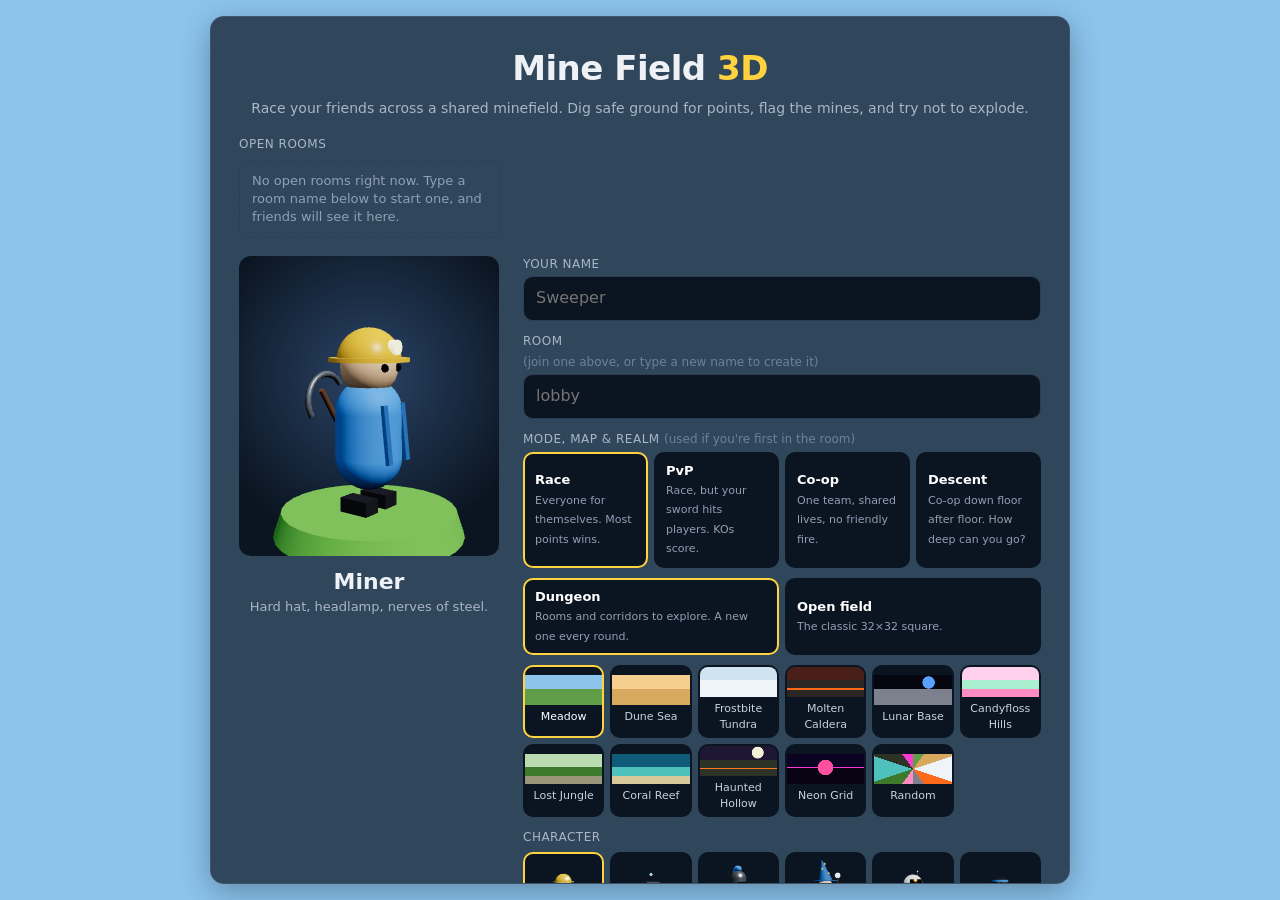
==== commit 9799f0aa: "Add full screen and install-as-app for phones - Touch devices go full screen on Join / Watch (hides " ====
--- a/static/index.html
+++ b/static/index.html
@@ -6,6 +6,9 @@
 <meta name="mobile-web-app-capable" content="yes">
 <meta name="apple-mobile-web-app-capable" content="yes">
 <meta name="theme-color" content="#0d1b2a">
+<link rel="manifest" href="/static/manifest.json">
+<link rel="icon" type="image/png" sizes="192x192" href="/static/icons/icon-192.png">
+<link rel="apple-touch-icon" href="/static/icons/apple-touch-icon.png">
 <title>Mine Field 3D</title>
 <link rel="stylesheet" href="/static/style.css">
 <script type="importmap">
@@ -17,6 +20,7 @@
 
 <div id="join" class="panel center wide">
   <h1>Mine Field <span>3D</span></h1>
+  <button type="button" id="installBtn" class="installBtn" hidden>Install as an app</button>
   <p class="sub">Race your friends across a shared minefield. Dig safe ground for points, flag the mines, and try not to explode.</p>
   <div id="lobby" class="lobby">
     <div id="daily" class="daily">
@@ -98,6 +102,7 @@
 </div>
 
 <div id="hud" hidden>
+  <button type="button" id="fsBtn" class="fsBtn" aria-label="Full screen" title="Full screen (hides the browser bar)" hidden>⛶</button>
   <div id="stats" class="panel">
     <div class="room">Room <b id="roomName"></b> · <b id="realmName"></b></div>
     <div class="hp" title="Health"><i id="hpFill"></i><span id="hpText">100 / 100</span></div>
--- a/static/style.css
+++ b/static/style.css
@@ -360,3 +360,13 @@
   background: transparent; color: #c6d1de; border: 1px solid #2c3e55; }
 .replayCard button.watch:hover { border-color: #ffd23f; color: #fff; }
 #replaysHead { margin-top: 14px; }
+
+/* ---- full screen button (touch) and install button ---- */
+.fsBtn { position: fixed; left: 50%; transform: translateX(-50%); top: calc(10px + env(safe-area-inset-top)); z-index: 7;
+  width: 44px; height: 44px; margin: 0; padding: 0; border-radius: 12px; font-size: 22px; line-height: 1;
+  background: rgba(13, 22, 35, .72); color: #fff; border: 1px solid rgba(255,255,255,.18); }
+.fsBtn[hidden] { display: none; }
+body.spectating .fsBtn { top: calc(78px + env(safe-area-inset-top)); }   /* below the "Watching" bar */
+.installBtn { width: auto; margin: -4px auto 12px; padding: 6px 14px; font-size: 13px; border-radius: 9px;
+  background: transparent; color: #ffd23f; border: 1px solid #8a6a12; }
+.installBtn[hidden] { display: none; }
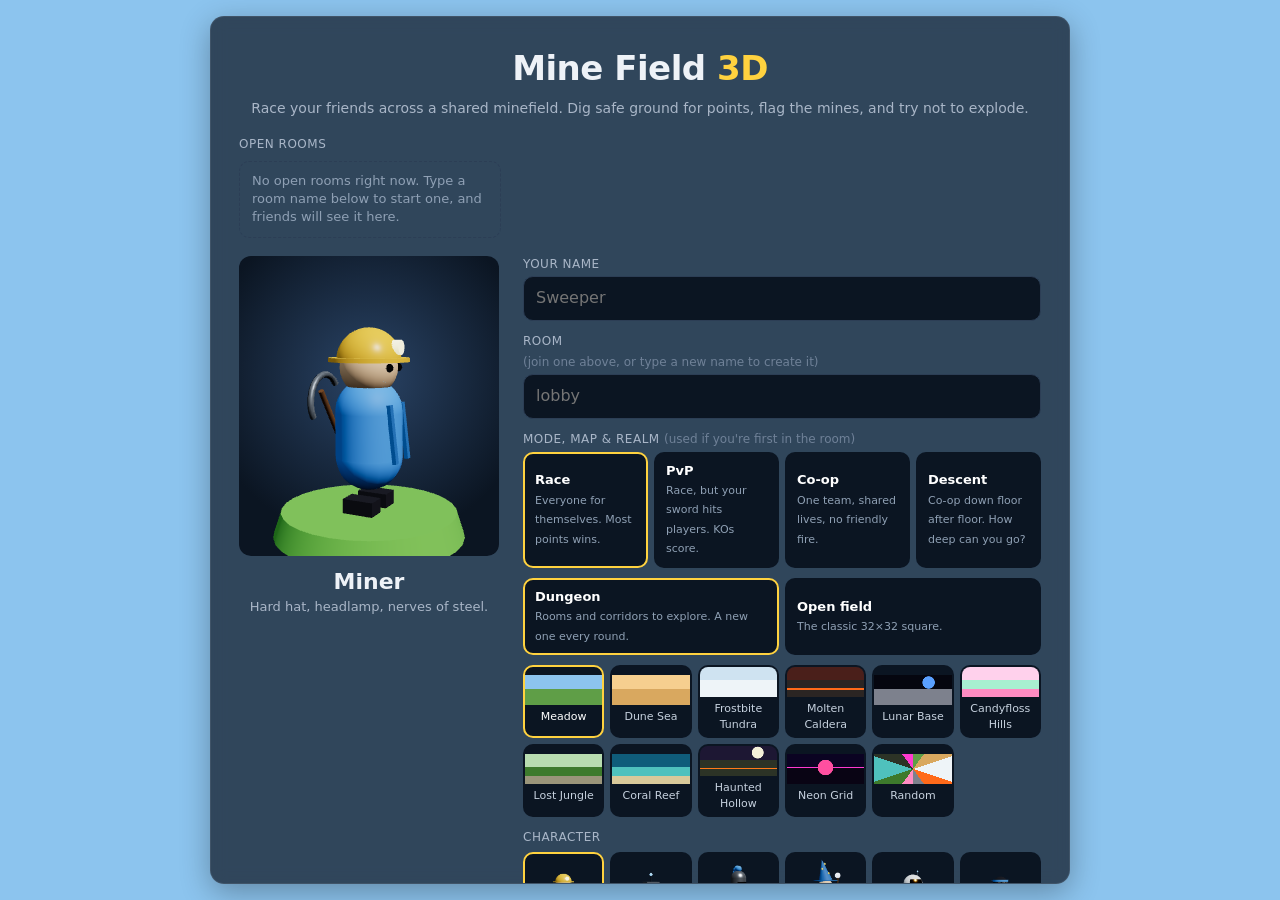
==== commit 5be29a75: "Add Descent elites, relics, new floors, weekly ladder and v4 AI Descent: - Elite boss every 5 floors" ====
--- a/static/index.html
+++ b/static/index.html
@@ -33,6 +33,8 @@
         <div><div class="dT">Top scores</div><ol id="dailyScores"></ol></div>
         <div><div class="dT">Fastest clears</div><ol id="dailyTimes"></ol></div>
         <div><div class="dT">Deepest descents</div><ol id="descents"></ol></div>
+        <div><div class="dT" id="weeklyLbl">This week's descent</div><ol id="weekly"></ol>
+          <button type="button" id="weeklyBtn" class="weeklyBtn" hidden>Play the weekly descent</button></div>
       </div>
     </div>
     <div class="lobbyHead"><span class="lbl">Open rooms</span><span id="lobbyCount" class="hint"></span></div>
@@ -108,6 +110,7 @@
     <div class="hp" title="Health"><i id="hpFill"></i><span id="hpText">100 / 100</span></div>
     <div id="modeRow" class="modeRow"><span id="modeChip" class="chip"></span><span id="teamInfo"></span></div>
     <div id="modRow" class="modRow" hidden><span id="modChip" class="chip mod"></span><span id="modDesc"></span></div>
+    <div id="relicRow" class="relicRow" hidden></div>
     <div class="stat"><span class="icon mine"></span><b id="minesLeft">0</b> mines left</div>
     <div class="stat"><span class="icon safe"></span><b id="safeLeft">0</b> safe tiles left</div>
     <button id="lookBtn" class="secondary small" type="button">Change character</button>
@@ -134,6 +137,10 @@
     <button type="button" id="rpExit" class="secondary small">Exit</button>
   </div>
   <div id="reconnect" class="panel reconnect" hidden>Connection lost. Reconnecting…</div>
+  <div id="relics" class="panel relics" hidden>
+    <div class="shopHead"><b>Choose a relic</b> <span class="hint">free · lasts the whole run · pick one before you go down</span></div>
+    <div id="relicItems" class="shopItems"></div>
+  </div>
   <div id="shop" class="panel shop" hidden>
     <div class="shopHead"><b>Stairs shop</b> <span class="hint">spend your points before you go down</span>
       <span id="shopPts" class="pts"></span></div>
--- a/static/style.css
+++ b/static/style.css
@@ -215,7 +215,7 @@
 .daily .lbl { margin: 0; color: #ffd23f; }
 .daily .dSub { font-size: 12px; color: #c6d1de; margin-top: 2px; }
 .daily button { font-size: 13px; font-weight: 800; padding: 8px 14px; border-radius: 9px; border: 0; background: #ffd23f; color: #1a1400; white-space: nowrap; }
-.daily .dBoards { display: grid; grid-template-columns: 1fr 1fr 1fr; gap: 12px; }
+.daily .dBoards { display: grid; grid-template-columns: repeat(4, 1fr); gap: 12px; }
 .roomCard .chips .descent { background: #6b3fa0; color: #fff; }
 /* big centre-screen announcements (descent floors) */
 .banner { position: fixed; left: 50%; top: 22%; transform: translate(-50%, -50%); text-align: center; pointer-events: none;
@@ -226,6 +226,7 @@
 #fade { position: fixed; inset: 0; background: #000; opacity: 0; pointer-events: none; transition: opacity .9s; }
 body.touch .banner #bannerBig { font-size: 34px; }
 .modRow { display: flex; align-items: center; gap: 8px; font-size: 11px; color: #c6d1de; max-width: 220px; }
+.modRow #modDesc { min-width: 0; overflow-wrap: anywhere; }
 .chip.mod { background: #a0522d; white-space: nowrap; }
 /* the stairs shop */
 .shop { left: 50%; bottom: 96px; transform: translateX(-50%); width: min(640px, calc(100vw - 24px)); padding: 10px 12px; }
@@ -370,3 +371,15 @@
 .installBtn { width: auto; margin: -4px auto 12px; padding: 6px 14px; font-size: 13px; border-radius: 9px;
   background: transparent; color: #ffd23f; border: 1px solid #8a6a12; }
 .installBtn[hidden] { display: none; }
+
+/* ---- descent extras: relics, weekly ladder ---- */
+.relics { left: 50%; top: 84px; transform: translateX(-50%); width: min(640px, calc(100vw - 24px)); padding: 10px 12px; z-index: 6;
+  border: 1px solid #8a6a12; }
+.relics .shopHead b { color: #ffe28a; }
+.relicRow { display: flex; flex-wrap: wrap; gap: 4px; max-width: 260px; }
+.chip.relic { background: #3a2d08; color: #ffe28a; border: 1px solid #8a6a12; }
+.daily .weeklyBtn { margin: 6px 0 0; width: auto; padding: 5px 10px; font-size: 12px; font-weight: 800; border-radius: 8px; border: 0;
+  background: #c77dff; color: #1a0b26; }
+.weeklyBtn[hidden] { display: none; }
+body.touch .relics { top: auto; bottom: calc(190px + env(safe-area-inset-bottom)); }
+@media (max-width: 900px) and (min-width: 721px) { .daily .dBoards { grid-template-columns: 1fr 1fr; } }
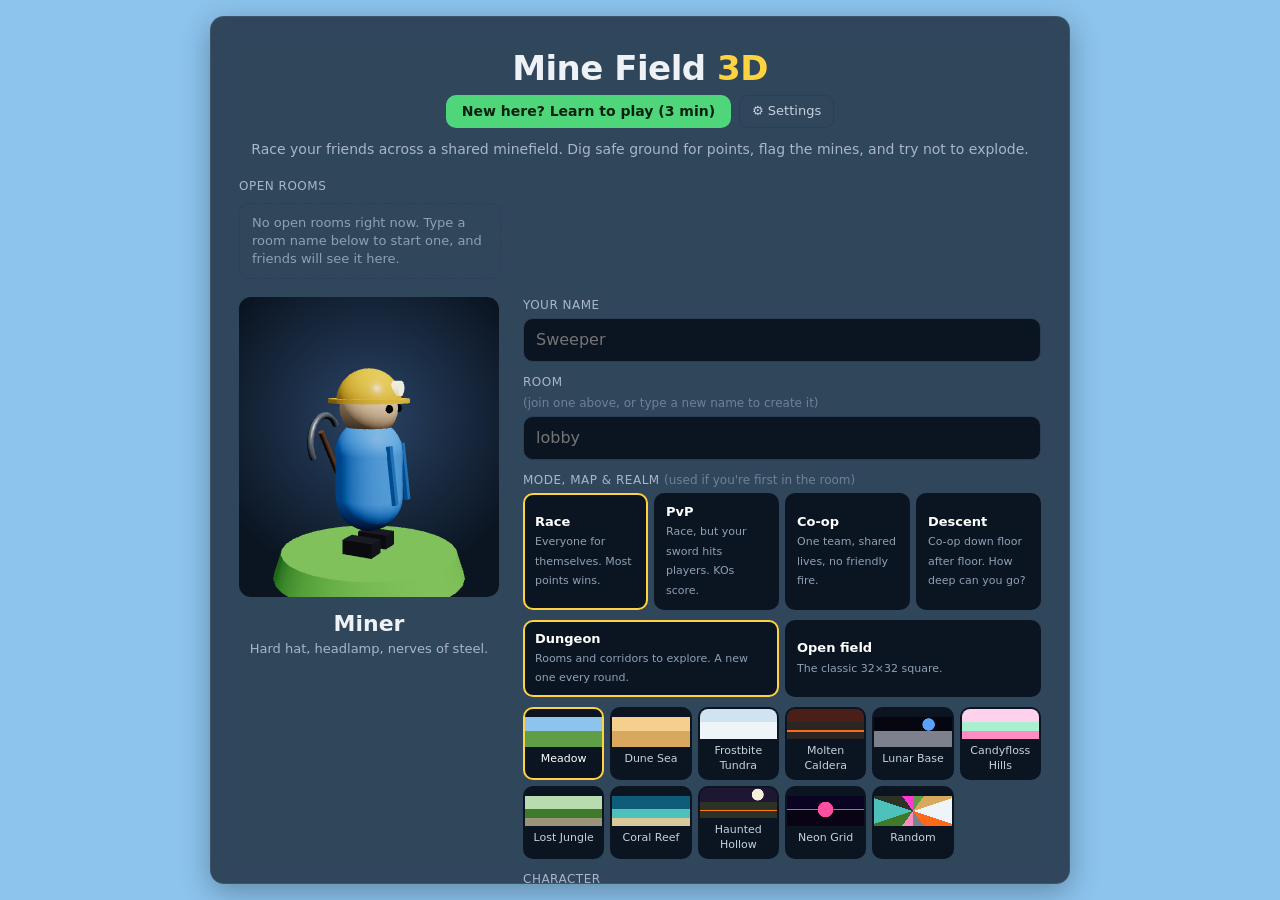
==== commit 9354f8bd: "Add a tutorial and a settings menu - Tutorial: private tutorial-* practice field (14x14, no traps or" ====
--- a/static/index.html
+++ b/static/index.html
@@ -20,7 +20,11 @@
 
 <div id="join" class="panel center wide">
   <h1>Mine Field <span>3D</span></h1>
-  <button type="button" id="installBtn" class="installBtn" hidden>Install as an app</button>
+  <div class="topBtns">
+    <button type="button" id="tutBtn" class="tutBtn">New here? Learn to play (3 min)</button>
+    <button type="button" id="setBtnJoin" class="ghostBtn" aria-label="Settings">⚙ Settings</button>
+    <button type="button" id="installBtn" class="installBtn" hidden>Install as an app</button>
+  </div>
   <p class="sub">Race your friends across a shared minefield. Dig safe ground for points, flag the mines, and try not to explode.</p>
   <div id="lobby" class="lobby">
     <div id="daily" class="daily">
@@ -113,7 +117,8 @@
     <div id="relicRow" class="relicRow" hidden></div>
     <div class="stat"><span class="icon mine"></span><b id="minesLeft">0</b> mines left</div>
     <div class="stat"><span class="icon safe"></span><b id="safeLeft">0</b> safe tiles left</div>
-    <button id="lookBtn" class="secondary small" type="button">Change character</button>
+    <div class="btnRow"><button id="lookBtn" class="secondary small" type="button">Change character</button>
+      <button id="setBtn" class="secondary small" type="button" aria-label="Settings" title="Settings">⚙</button></div>
   </div>
   <div id="board" class="panel"><div class="title">Scores</div><ol id="scores"></ol></div>
   <div id="mapPanel" class="panel"><canvas id="minimap" width="192" height="192"></canvas></div>
@@ -128,6 +133,12 @@
     <div><span class="lbl">Watching</span> <b id="specName"></b><div class="hint" id="specHint">← → or Tab to switch players</div></div>
     <button type="button" id="specNext" class="secondary small" aria-label="Next player">▶</button>
     <button type="button" id="specLeave" class="secondary small">Leave</button>
+  </div>
+  <div id="tut" class="panel tut" hidden>
+    <div class="tutHead"><span id="tutStep" class="lbl"></span><b id="tutTitle"></b></div>
+    <p id="tutText"></p>
+    <div class="tutProg"><i id="tutBar"></i></div>
+    <button type="button" id="tutSkip" class="secondary small">Leave the tutorial</button>
   </div>
   <div id="replayBar" class="panel replayBar" hidden>
     <button type="button" id="rpPlay" class="small" title="Pause (Space)">❚❚</button>
@@ -173,6 +184,23 @@
   </div>
 </div>
 
+<div id="settings" class="settingsWrap" hidden>
+  <div class="panel center settings" role="dialog" aria-label="Settings">
+    <h2>Settings</h2>
+    <label class="row">Volume <input id="setVolume" type="range" min="0" max="100" step="1"></label>
+    <label class="row">Camera turn speed <input id="setSens" type="range" min="0.3" max="2.5" step="0.1"></label>
+    <label class="row check"><input id="setCb" type="checkbox"> Colour-blind friendly numbers <span id="cbPreview" class="cbPreview"></span></label>
+    <label class="row check"><input id="setShake" type="checkbox"> Screen shake</label>
+    <label class="row check"><input id="setHelp" type="checkbox"> Show the controls help at the bottom</label>
+    <label class="row">Graphics
+      <select id="setQuality"><option value="auto">Auto (lighter on phones)</option><option value="high">High</option><option value="low">Low (faster)</option></select></label>
+    <div id="setReload" class="setReload" hidden>Graphics change on reload. <button type="button" id="setReloadBtn" class="secondary small">Reload now</button>
+      <span class="hint">(you'll rejoin your game)</span></div>
+    <p class="hint">Settings are saved in this browser.</p>
+    <button type="button" id="setClose" class="primary">Done</button>
+  </div>
+</div>
+
 <div id="results" class="panel center" hidden>
   <h2 id="resultsTitle">Field cleared!</h2>
   <p class="sub" id="resultsSub"></p>
--- a/static/style.css
+++ b/static/style.css
@@ -383,3 +383,49 @@
 .weeklyBtn[hidden] { display: none; }
 body.touch .relics { top: auto; bottom: calc(190px + env(safe-area-inset-bottom)); }
 @media (max-width: 900px) and (min-width: 721px) { .daily .dBoards { grid-template-columns: 1fr 1fr; } }
+
+/* ---- settings ---- */
+.settingsWrap { position: fixed; inset: 0; z-index: 30; background: rgba(4, 8, 14, .55); }
+.settingsWrap[hidden] { display: none; }
+.settings { text-align: left; display: grid; gap: 12px; width: min(420px, calc(100vw - 32px)); }
+.settings h2 { margin: 0 0 4px; text-align: center; }
+.settings .row { display: grid; gap: 4px; font-size: 14px; color: #dbe4ee; }
+.settings .row.check { display: flex; align-items: center; gap: 8px; }
+.settings .row.check input { width: auto; margin: 0; }
+.settings input[type=range] { width: 100%; accent-color: #ffd23f; }
+.settings select { margin: 0; }
+.settings .hint { margin: 0; }
+.cbPreview { display: inline-flex; gap: 6px; margin-left: auto; padding: 2px 8px; border-radius: 6px; background: #e3cfa0; font-weight: 900; }
+.setReload { font-size: 13px; color: #ffd23f; display: flex; flex-wrap: wrap; align-items: center; gap: 8px; }
+.setReload[hidden] { display: none; }
+.setReload button { margin: 0; }
+.btnRow { display: flex; gap: 6px; }
+.btnRow #lookBtn { flex: 1; }
+.btnRow #setBtn { width: auto; padding-left: 10px; padding-right: 10px; }
+.topBtns { display: flex; flex-wrap: wrap; justify-content: center; gap: 8px; margin: -4px 0 12px; }
+.topBtns .installBtn { margin: 0; }
+.tutBtn { margin: 0; width: auto; padding: 7px 16px; font-size: 14px; font-weight: 800; border-radius: 10px; border: 0;
+  background: #4fd67a; color: #06210f; }
+.tutBtn:hover { filter: brightness(1.08); }
+.ghostBtn { margin: 0; width: auto; padding: 6px 12px; font-size: 13px; border-radius: 9px; background: transparent;
+  color: #c6d1de; border: 1px solid #2c3e55; }
+.ghostBtn:hover { border-color: #ffd23f; color: #fff; }
+body.nohelp #help { display: none; }
+
+/* ---- tutorial ---- */
+.tut { left: 50%; top: 16px; transform: translateX(-50%); width: min(520px, calc(100vw - 32px)); padding: 12px 16px; z-index: 6;
+  border: 1px solid #1f8a5a; }
+.tut .tutHead { display: flex; align-items: baseline; gap: 10px; }
+.tut .tutHead .lbl { margin: 0; color: #4fd67a; white-space: nowrap; }
+.tut .tutHead b { font-size: 17px; }
+.tut p { margin: 6px 0 8px; font-size: 14px; line-height: 1.45; color: #dbe4ee; }
+.tut .tutProg { height: 5px; border-radius: 3px; background: #1c2a3d; overflow: hidden; margin-bottom: 8px; }
+.tut .tutProg i { display: block; height: 100%; background: #4fd67a; border-radius: 3px; transition: width .4s; }
+.tut button { margin: 0; width: auto; }
+.tut button.primary { padding: 8px 16px; font-size: 14px; }
+body.tutorial #help, body.tutorial #quick { display: none !important; }
+body.touch .tut { top: calc(62px + env(safe-area-inset-top)); width: min(520px, calc(100vw - 20px)); padding: 8px 12px; }
+body.touch .tut p { font-size: 13px; }
+.settings .row { text-transform: none; letter-spacing: 0; }
+.settings select { width: 100%; padding: 8px 10px; border-radius: 9px; border: 1px solid #2c3e55; background: #0b1522; color: #fff; font: inherit; }
+.btnRow #setBtn { font-size: 15px; line-height: 1; }
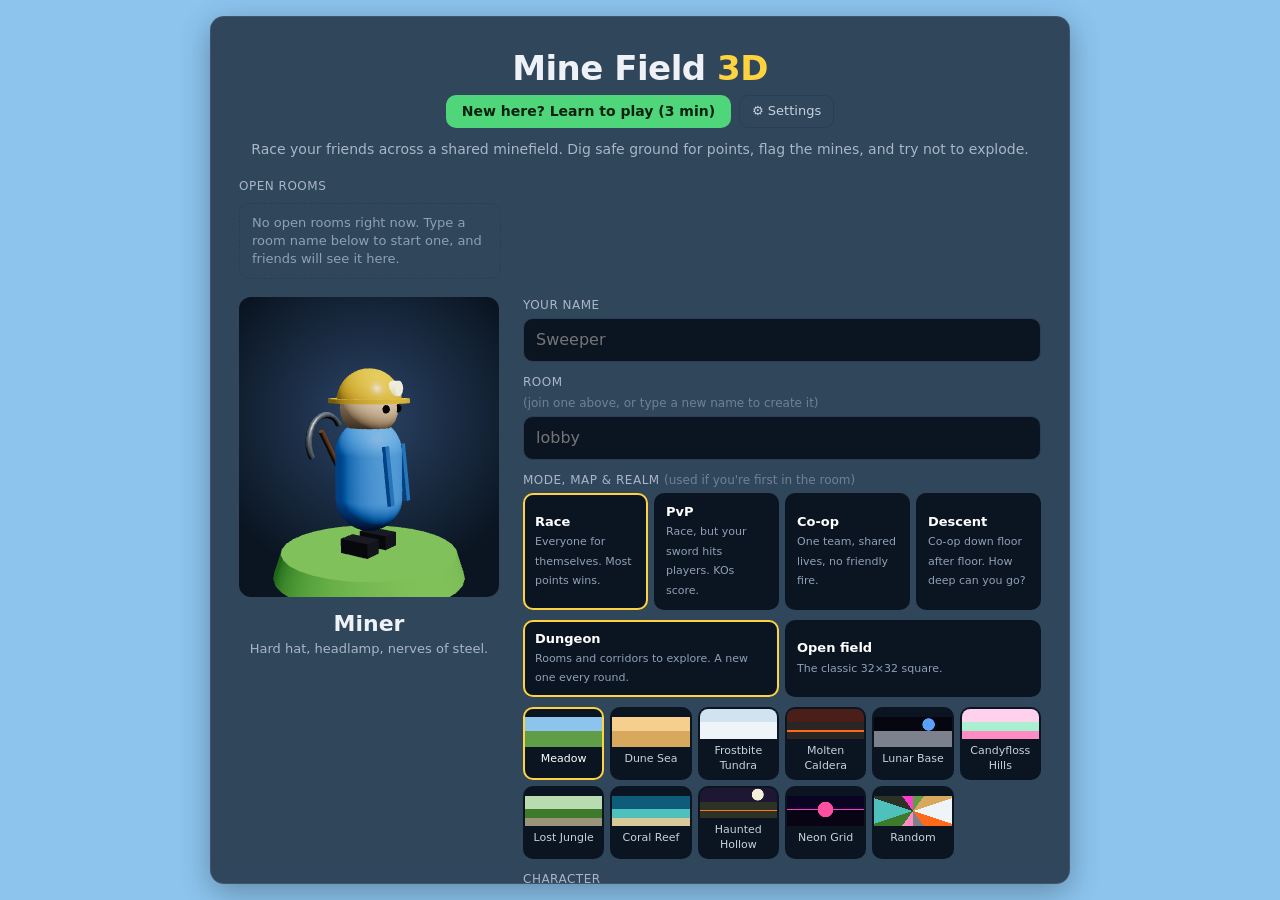
==== commit 3260f154: "Hint when a wrong flag is all that keeps a round from ending Co-Authored-By: Claude Opus 5.5 <norepl" ====
--- a/static/index.html
+++ b/static/index.html
@@ -117,6 +117,7 @@
     <div id="relicRow" class="relicRow" hidden></div>
     <div class="stat"><span class="icon mine"></span><b id="minesLeft">0</b> mines left</div>
     <div class="stat"><span class="icon safe"></span><b id="safeLeft">0</b> safe tiles left</div>
+    <div id="flagHint" class="flagHint" role="status" hidden></div>
     <div class="btnRow"><button id="lookBtn" class="secondary small" type="button">Change character</button>
       <button id="setBtn" class="secondary small" type="button" aria-label="Settings" title="Settings">⚙</button></div>
   </div>
--- a/static/style.css
+++ b/static/style.css
@@ -227,6 +227,8 @@
 body.touch .banner #bannerBig { font-size: 34px; }
 .modRow { display: flex; align-items: center; gap: 8px; font-size: 11px; color: #c6d1de; max-width: 220px; }
 .modRow #modDesc { min-width: 0; overflow-wrap: anywhere; }
+.flagHint { max-width: 220px; font-size: 11px; line-height: 1.35; color: #ffd23f; background: rgba(255, 210, 63, 0.1);
+  border: 1px solid rgba(255, 210, 63, 0.35); border-radius: 6px; padding: 5px 7px; margin: 2px 0 4px; }
 .chip.mod { background: #a0522d; white-space: nowrap; }
 /* the stairs shop */
 .shop { left: 50%; bottom: 96px; transform: translateX(-50%); width: min(640px, calc(100vw - 24px)); padding: 10px 12px; }
